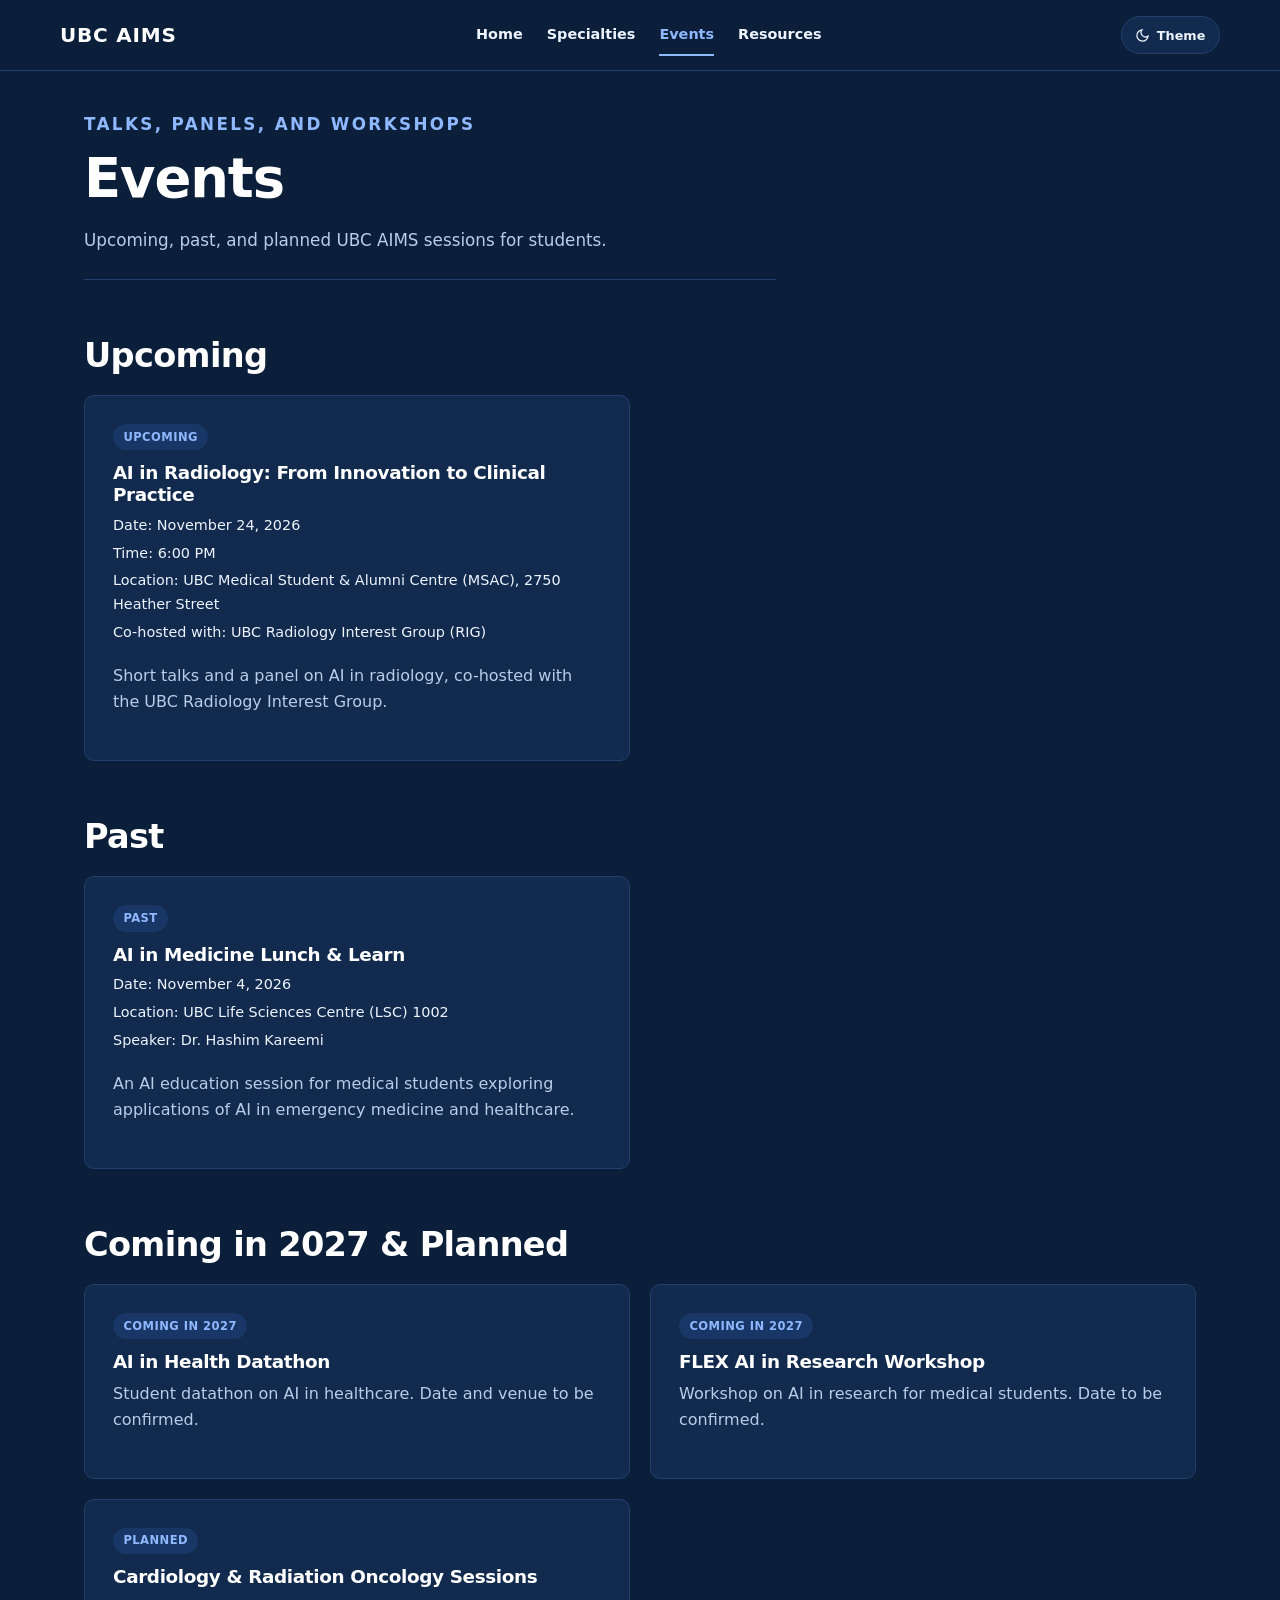
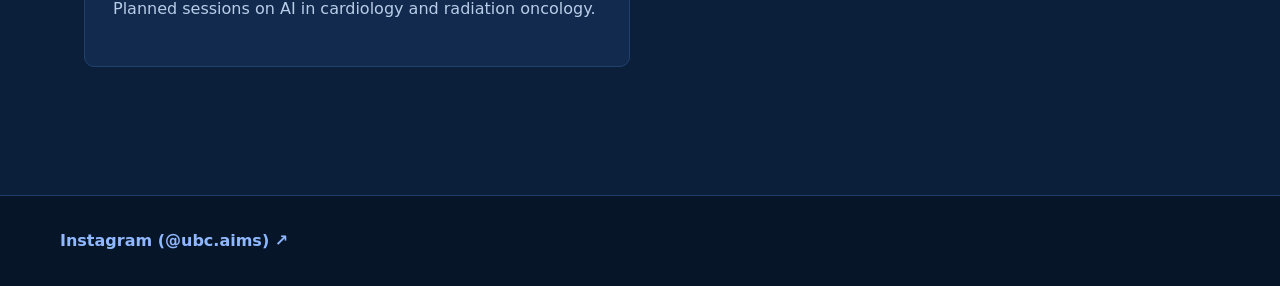
==== events.html @ 40bfb7e8 "Add UBC AIMS site: home, specialties, events and resources Co-Authored-By: Claude Opus 5.5 <noreply@" ====
<!doctype html>
<html lang="en">
<head>
  <meta charset="utf-8">
  <script>document.documentElement.classList.add('js');(()=>{try{const s=localStorage.getItem('theme');const d=s?s==='dark':true;document.documentElement.setAttribute('data-theme',d?'dark':'light')}catch{document.documentElement.setAttribute('data-theme','dark')}})()</script>
  <meta name="viewport" content="width=device-width, initial-scale=1">
  <meta name="description" content="Past, upcoming, and planned UBC AIMS events.">
  <meta name="theme-color" content="#0b1f3a">
  <title>Events | UBC AIMS</title>
  <link rel="stylesheet" href="css/style.css">
  <script src="js/main.js" defer></script>
</head>
<body>
  <a class="skip" href="#main">Skip to content</a>
  <header>
    <a class="brand" href="index.html" aria-label="UBC AIMS home">UBC AIMS</a>
    <nav id="main-nav" aria-label="Main navigation">
      <a href="index.html">Home</a>
      <a href="specialties.html">Specialties</a>
      <a href="events.html" aria-current="page">Events</a>
      <a href="resources.html">Resources</a>
    </nav>
    <div class="header-controls">
      <button class="menu-toggle" type="button" aria-expanded="false" aria-controls="main-nav" hidden>Menu</button>
      <button class="theme-toggle" type="button" aria-pressed="false">
        <svg class="icon-sun" viewBox="0 0 24 24" fill="none" stroke="currentColor" stroke-width="2" aria-hidden="true"><circle cx="12" cy="12" r="4"/><path d="M12 2v2m0 16v2M4.93 4.93l1.41 1.41m11.32 11.32 1.41 1.41M2 12h2m16 0h2M4.93 19.07l1.41-1.41m11.32-11.32 1.41-1.41"/></svg>
        <svg class="icon-moon" viewBox="0 0 24 24" fill="none" stroke="currentColor" stroke-width="2" aria-hidden="true"><path d="M21 12.79A9 9 0 1 1 11.21 3 7 7 0 0 0 21 12.79Z"/></svg>
        Theme
      </button>
    </div>
  </header>

  <main id="main">
    <div class="page-intro">
      <p class="eyebrow">Talks, Panels, and Workshops</p>
      <h1>Events</h1>
      <p>Upcoming, past, and planned UBC AIMS sessions for students.</p>
    </div>

    <div id="events-container">
      <p id="events-status" role="status">Loading events...</p>
      <noscript><p>Enable JavaScript to view events, or follow <a href="https://www.instagram.com/ubc.aims/">UBC AIMS on Instagram</a> for announcements.</p></noscript>

      <section aria-labelledby="upcoming-heading">
        <h2 id="upcoming-heading">Upcoming</h2>
        <div id="events-upcoming" class="cards"></div>
      </section>

      <section aria-labelledby="past-heading">
        <h2 id="past-heading">Past</h2>
        <div id="events-past" class="cards"></div>
      </section>

      <section aria-labelledby="planned-heading">
        <h2 id="planned-heading">Coming in 2027 &amp; Planned</h2>
        <div id="events-planned" class="cards"></div>
      </section>
    </div>
  </main>

  <footer>
    <a href="https://www.instagram.com/ubc.aims/" target="_blank" rel="noopener noreferrer">Instagram (@ubc.aims) &nearr;</a>
  </footer>
</body>
</html>
---- css/style.css ----
:root {
  color-scheme: light;
  --navy: #0b1f3a;
  --blue: #1558c4;
  --blue-bright: #5aa2ff;
  --blue-light: #8fb8ff;
  --bg: #ffffff;
  --surface: #f5f8fd;
  --surface-alt: #edf3fc;
  --surface-hover: #e3edfb;
  --surface-pill: #e1ecff;
  --heading: #0b1f3a;
  --text: #0b1f3a;
  --ink: #334766;
  --line: #d4e0f2;
  --line-hover: #8fb8ff;
  --btn-bg: #1f6feb;
  --btn-hover: #1558c4;
  --btn-fg: #ffffff;
  --sec-btn-bg: transparent;
  --sec-btn-hover: #edf3fc;
  --band-bg: #0b1f3a;
  --band-fg: #ffffff;
  --band-muted: #c8daf5;
  --band-eyebrow: #8fb8ff;
  --band-btn-bg: #5aa2ff;
  --band-btn-hover: #8fb8ff;
  --band-btn-fg: #0b1f3a;
  --shadow-header: rgba(11, 31, 58, 0.06);
  --shadow-card: rgba(11, 31, 58, 0.08);
}

[data-theme="dark"] {
  color-scheme: dark;
  --blue: #8fb8ff;
  --bg: #0b1f3a;
  --surface: #112a4d;
  --surface-alt: #14325c;
  --surface-hover: #1a3d6e;
  --surface-pill: #183766;
  --heading: #ffffff;
  --text: #eef4ff;
  --ink: #b9cde8;
  --line: #21406e;
  --line-hover: #5aa2ff;
  --btn-bg: #5aa2ff;
  --btn-hover: #8fb8ff;
  --btn-fg: #0b1f3a;
  --sec-btn-bg: transparent;
  --sec-btn-hover: #14325c;
  --band-bg: #071529;
  --band-fg: #ffffff;
  --band-muted: #c8daf5;
  --band-eyebrow: #8fb8ff;
  --band-btn-bg: #5aa2ff;
  --band-btn-hover: #8fb8ff;
  --band-btn-fg: #0b1f3a;
  --shadow-header: rgba(0, 0, 0, 0.35);
  --shadow-card: rgba(0, 0, 0, 0.3);
}

* { box-sizing: border-box; }
html { scroll-behavior: smooth; scroll-padding-top: 6rem; }
body {
  margin: 0;
  background: var(--bg);
  color: var(--text);
  font: 1rem/1.65 system-ui, -apple-system, BlinkMacSystemFont, "Segoe UI", sans-serif;
  -webkit-font-smoothing: antialiased;
}
a { color: var(--blue); text-underline-offset: .25em; }
a:hover { text-decoration-thickness: 2px; }
button { font: inherit; }
a, button { -webkit-tap-highlight-color: transparent; }
:focus-visible { outline: 3px solid var(--blue); outline-offset: 4px; }
[hidden] { display: none !important; }

.skip {
  position: absolute;
  left: 1rem;
  top: -5rem;
  z-index: 10000;
  padding: .7rem 1rem;
  background: var(--surface);
  color: var(--text);
  border: 1px solid var(--line);
  border-radius: 4px;
}
.skip:focus { top: 1rem; }

header {
  position: sticky;
  top: 0;
  z-index: 50;
  display: flex;
  align-items: center;
  justify-content: space-between;
  gap: 1.5rem;
  padding: 1rem max(1.5rem, calc((100% - 1160px) / 2));
  background: var(--bg);
  border-bottom: 1px solid var(--line);
  transition: box-shadow .2s;
}
header.is-scrolled { box-shadow: 0 6px 24px var(--shadow-header); }

.brand {
  display: inline-flex;
  align-items: center;
  gap: .6rem;
  color: var(--heading);
  font-size: 1.25rem;
  font-weight: 800;
  letter-spacing: .04em;
  text-decoration: none;
  white-space: nowrap;
}
.brand-badge {
  display: inline-grid;
  place-items: center;
  padding: .25rem .55rem;
  border-radius: 6px;
  background: var(--btn-bg);
  color: var(--btn-fg);
  font-size: .8rem;
  font-weight: 800;
  letter-spacing: .06em;
}

nav {
  display: flex;
  align-items: center;
  gap: 1.5rem;
}
nav a {
  padding: .45rem 0;
  font-size: .9rem;
  font-weight: 600;
  color: var(--text);
  text-decoration: none;
  white-space: nowrap;
}
nav a[aria-current="page"] {
  color: var(--blue);
  box-shadow: 0 2px var(--blue);
}
nav a:hover { color: var(--blue); }

.header-controls {
  display: flex;
  align-items: center;
  gap: .75rem;
}
.menu-toggle { display: none; }
.theme-toggle {
  display: inline-flex;
  align-items: center;
  gap: .4rem;
  padding: .45rem .85rem;
  border: 1px solid var(--line);
  border-radius: 30px;
  background: var(--surface);
  color: var(--text);
  font-size: .8rem;
  font-weight: 600;
  cursor: pointer;
}
.theme-toggle:hover {
  background: var(--surface-hover);
  border-color: var(--line-hover);
}
.theme-toggle svg { width: 15px; height: 15px; flex-shrink: 0; }
.theme-toggle .icon-moon { display: none; }
[data-theme="dark"] .theme-toggle .icon-sun { display: none; }
[data-theme="dark"] .theme-toggle .icon-moon { display: block; }

main {
  max-width: 1160px;
  margin: auto;
  padding: 2.5rem 1.5rem 4.5rem;
}

h1, h2, h3 {
  color: var(--heading);
  line-height: 1.18;
  letter-spacing: -.02em;
}
h1 {
  margin: .5rem 0 1rem;
  font-size: clamp(2.1rem, 4.5vw, 3.4rem);
  font-weight: 800;
}
h2 {
  margin: 0 0 1rem;
  font-size: clamp(1.5rem, 2.8vw, 2.1rem);
  font-weight: 700;
}
h3 {
  margin: 0 0 .5rem;
  font-size: 1.15rem;
  font-weight: 700;
}
p {
  max-width: 68ch;
  margin: 0 0 1rem;
  color: var(--ink);
}
section { margin: 3.5rem 0; }

.eyebrow {
  font-size: .72rem;
  font-weight: 700;
  letter-spacing: .14em;
  text-transform: uppercase;
  color: var(--blue);
  margin: 0 0 .6rem;
}

.hero {
  padding: 3rem 2.5rem;
  margin-top: .5rem;
  border: 1px solid var(--line);
  border-radius: 14px;
  background: linear-gradient(135deg, var(--surface) 0%, var(--surface-alt) 100%);
}
.hero h1 { max-width: 22ch; }
.hero .lead {
  font-size: 1.1rem;
  max-width: 58ch;
  color: var(--ink);
}
.actions {
  display: flex;
  align-items: center;
  gap: .9rem;
  flex-wrap: wrap;
  margin-top: 1.5rem;
}

.button {
  display: inline-flex;
  justify-content: center;
  align-items: center;
  gap: .5rem;
  padding: .7rem 1.25rem;
  border: 1px solid var(--btn-bg);
  border-radius: 30px;
  background: var(--btn-bg);
  color: var(--btn-fg);
  font-size: .88rem;
  font-weight: 650;
  text-decoration: none;
  cursor: pointer;
}
.button:hover {
  background: var(--btn-hover);
  border-color: var(--btn-hover);
  text-decoration: none;
}
.button.secondary {
  background: var(--sec-btn-bg);
  color: var(--text);
  border-color: var(--line-hover);
}
.button.secondary:hover {
  background: var(--sec-btn-hover);
}

.cards {
  display: grid;
  grid-template-columns: repeat(2, minmax(0, 1fr));
  gap: 1.25rem;
  margin-top: 1.25rem;
}
.card {
  display: flex;
  flex-direction: column;
  align-items: flex-start;
  min-width: 0;
  padding: 1.75rem;
  border: 1px solid var(--line);
  border-radius: 10px;
  background: var(--surface);
  transition: box-shadow .2s, border-color .2s;
}
.card:hover, .card:focus-within {
  border-color: var(--line-hover);
  box-shadow: 0 8px 24px var(--shadow-card);
}
.card p:last-of-type { margin-bottom: 1rem; }
.card-link {
  margin-top: auto;
  font-size: .88rem;
  font-weight: 650;
  text-decoration: none;
}
.card-link:hover { text-decoration: underline; }

.tag {
  display: inline-block;
  padding: .22rem .65rem;
  margin-bottom: .75rem;
  border-radius: 20px;
  background: var(--surface-pill);
  color: var(--blue);
  font-size: .72rem;
  font-weight: 700;
  letter-spacing: .04em;
  text-transform: uppercase;
}

.event-meta {
  list-style: none;
  padding: 0;
  margin: 0 0 .9rem;
  font-size: .9rem;
  color: var(--text);
}
.event-meta li { margin-bottom: .25rem; }

.band {
  display: flex;
  justify-content: space-between;
  align-items: center;
  gap: 2rem;
  padding: 2.5rem;
  background: var(--band-bg);
  color: var(--band-fg);
  border-radius: 12px;
}
.band .eyebrow { color: var(--band-eyebrow); }
.band h2 { color: var(--band-fg); }
.band p { color: var(--band-muted); margin-bottom: 0; }
.band .button {
  flex-shrink: 0;
  background: var(--band-btn-bg);
  border-color: var(--band-btn-bg);
  color: var(--band-btn-fg);
}
.band .button:hover {
  background: var(--band-btn-hover);
  border-color: var(--band-btn-hover);
}

.page-intro {
  max-width: 68ch;
  padding-bottom: 1.5rem;
  border-bottom: 1px solid var(--line);
}
.page-intro p { font-size: 1.05rem; margin-bottom: 0; }

.resource-filters {
  display: flex;
  flex-wrap: wrap;
  gap: .6rem;
  margin: 1.5rem 0 .75rem;
}
.resource-filters button {
  border: 1px solid var(--line);
  border-radius: 30px;
  padding: .5rem 1rem;
  background: var(--surface);
  color: var(--text);
  font-size: .84rem;
  font-weight: 600;
  cursor: pointer;
}
.resource-filters button:hover {
  background: var(--surface-hover);
  border-color: var(--line-hover);
}
.resource-filters button[aria-pressed="true"] {
  background: var(--btn-bg);
  border-color: var(--btn-bg);
  color: var(--btn-fg);
}
.resource-count {
  font-size: .82rem;
  color: var(--ink);
  margin-bottom: 1.25rem;
}
.resource-grid {
  display: grid;
  grid-template-columns: repeat(2, minmax(0, 1fr));
  gap: 1.25rem;
}
.resource-card {
  display: flex;
  flex-direction: column;
  align-items: flex-start;
  min-width: 0;
  padding: 1.65rem;
  border: 1px solid var(--line);
  border-radius: 10px;
  background: var(--surface);
  text-decoration: none;
  color: var(--text);
  transition: border-color .2s, background-color .2s, box-shadow .2s;
}
.resource-card:hover {
  border-color: var(--line-hover);
  background: var(--surface-hover);
  box-shadow: 0 8px 24px var(--shadow-card);
}
.resource-org {
  font-size: .74rem;
  font-weight: 700;
  letter-spacing: .06em;
  text-transform: uppercase;
  color: var(--blue);
  margin-bottom: .4rem;
}
.resource-card h3 { margin: 0 0 .55rem; font-size: 1.15rem; }
.resource-card p { font-size: .92rem; margin: 0 0 1.1rem; }
.resource-url {
  margin-top: auto;
  font-size: .82rem;
  font-weight: 650;
  color: var(--blue);
  word-break: break-word;
}

footer {
  padding: 2rem max(1.5rem, calc((100% - 1160px) / 2));
  background: var(--band-bg);
  color: var(--band-fg);
  border-top: 1px solid var(--line);
  display: flex;
  align-items: center;
  justify-content: space-between;
  gap: 1rem;
  flex-wrap: wrap;
}
footer a {
  color: var(--band-eyebrow);
  font-weight: 650;
  text-decoration: none;
}
footer a:hover { text-decoration: underline; }

@media (max-width: 900px) {
  header { flex-wrap: wrap; gap: .75rem 1rem; }
  .js .menu-toggle:not([hidden]) {
    display: inline-flex;
    align-items: center;
    gap: .35rem;
    padding: .45rem .85rem;
    background: var(--surface);
    color: var(--text);
    border: 1px solid var(--line);
    border-radius: 30px;
    font-size: .8rem;
    font-weight: 600;
    cursor: pointer;
  }
  nav {
    order: 4;
    width: 100%;
    flex-wrap: wrap;
    gap: .4rem 1.25rem;
    padding-top: .5rem;
    border-top: 1px solid var(--line);
  }
  .js nav { display: none; }
  .js nav.is-open { display: flex; }
}

@media (max-width: 760px) {
  .hero { padding: 2rem 1.35rem; }
  .cards, .resource-grid { grid-template-columns: 1fr; }
  .band { flex-direction: column; align-items: flex-start; padding: 1.75rem 1.35rem; }
}

@media (prefers-reduced-motion: reduce) {
  html { scroll-behavior: auto; }
  *, *::before, *::after { transition: none !important; }
}

.card, .resource-card { overflow-wrap: anywhere; }
.resource-section h2 { font-size: 1.5rem; }
@media (max-width: 400px) {
  header, main { padding-left: 1rem; padding-right: 1rem; }
  header { gap: .75rem; }
  .brand { font-size: 1.1rem; }
  .header-controls { gap: .4rem; }
  .theme-toggle, .js .menu-toggle:not([hidden]) { padding: .5rem .65rem; }
}
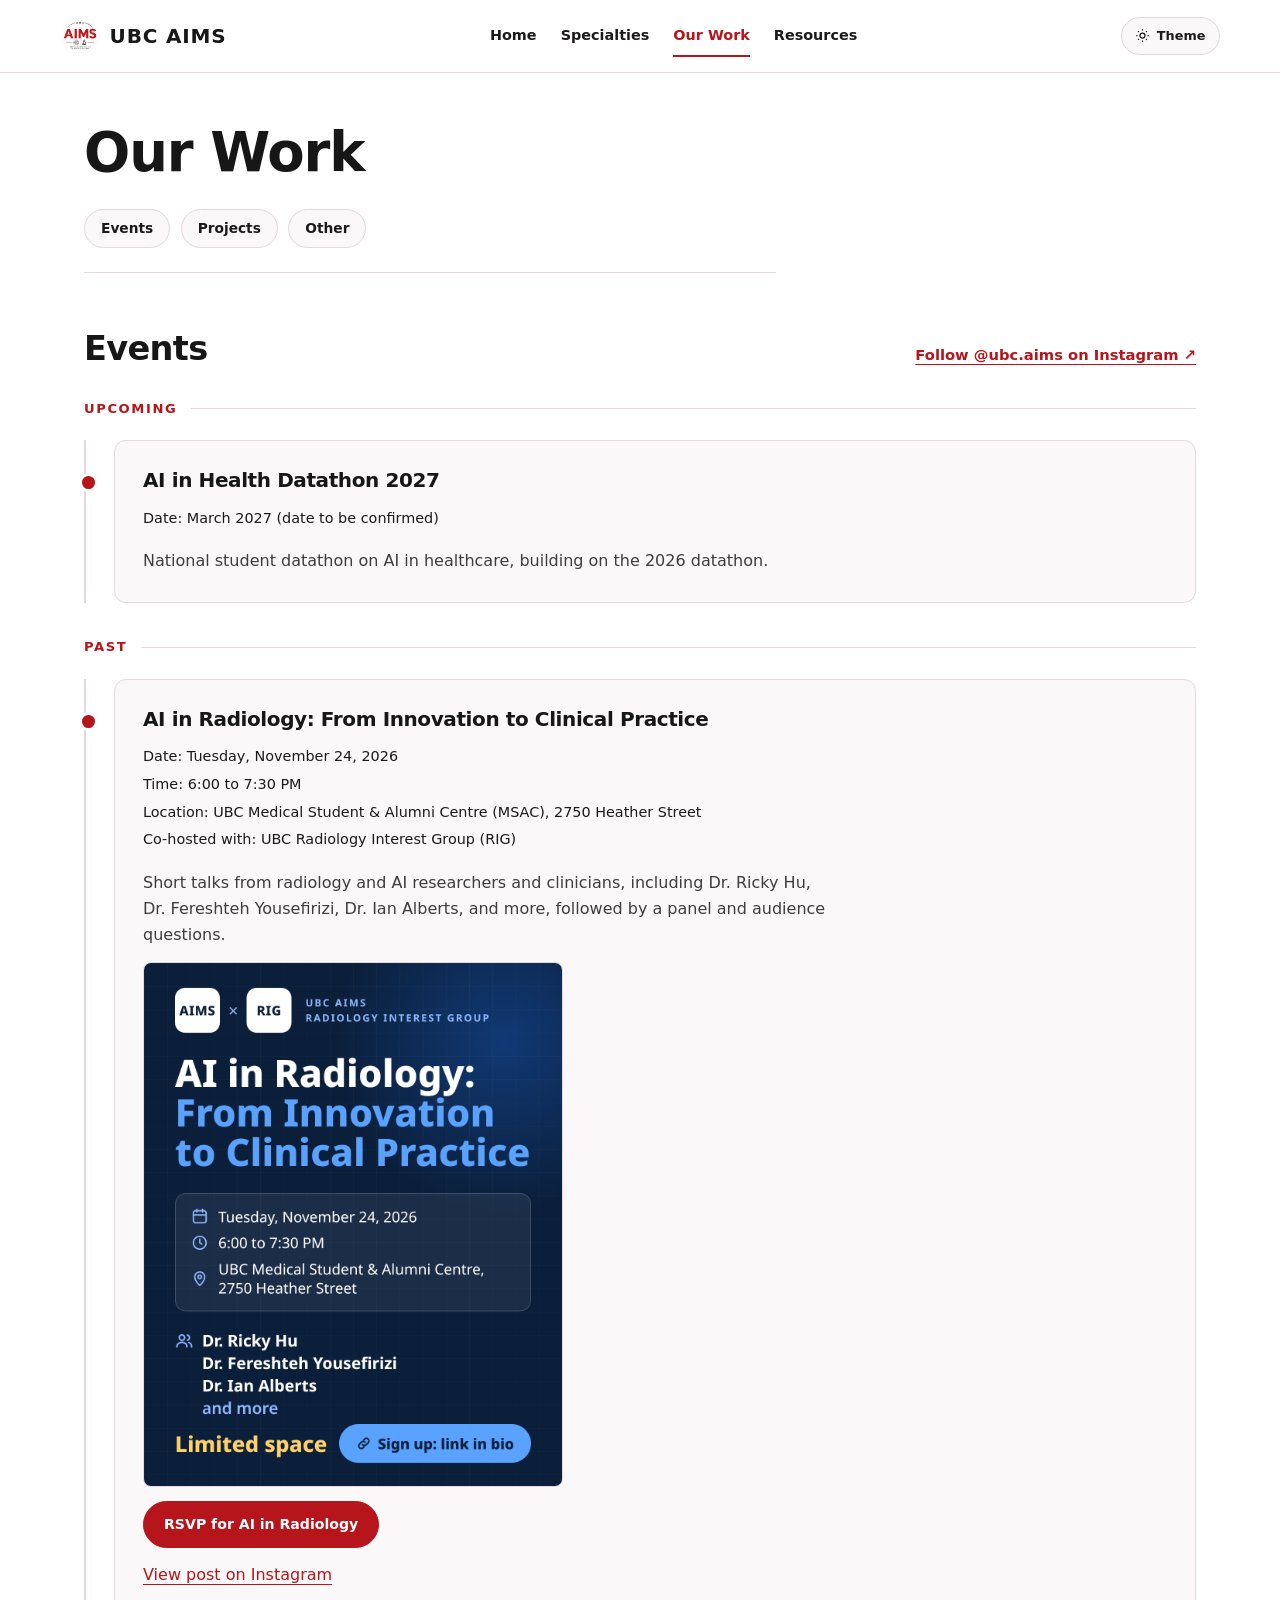
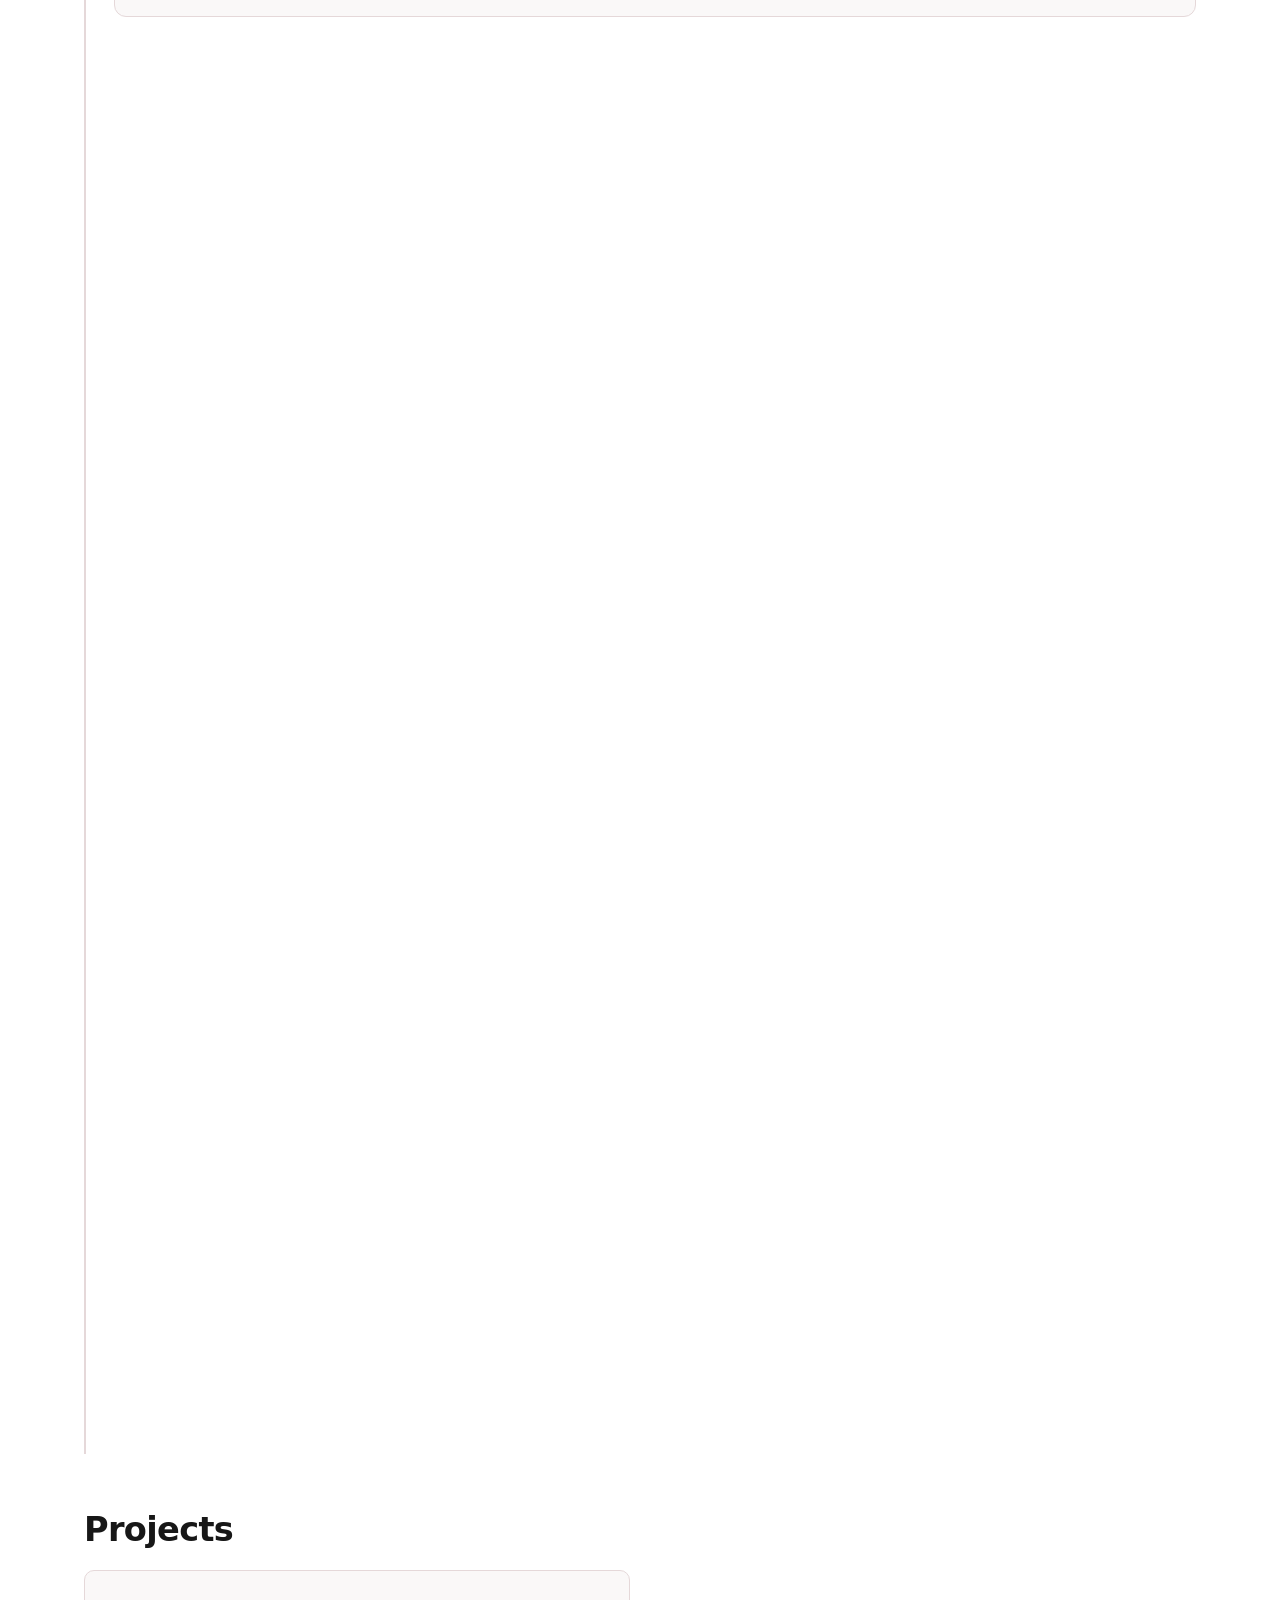
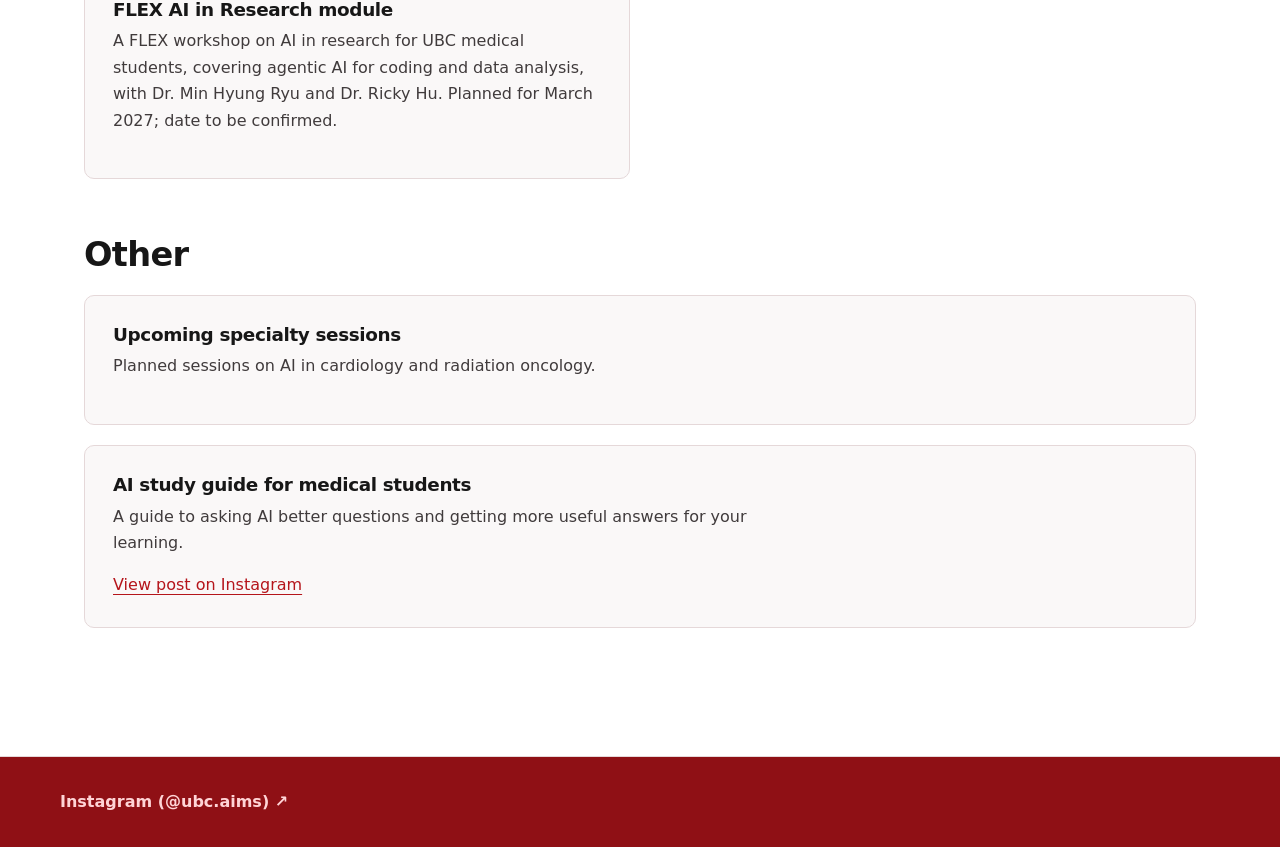
==== commit b71bca12: "Red AIMS theme and logo, Our Work page with event timeline, Instagram posts, projects and other Co-A" ====
--- a/events.html
+++ b/events.html
@@ -2,64 +2,10 @@
 <html lang="en">
 <head>
   <meta charset="utf-8">
-  <script>document.documentElement.classList.add('js');(()=>{try{const s=localStorage.getItem('theme');const d=s?s==='dark':true;document.documentElement.setAttribute('data-theme',d?'dark':'light')}catch{document.documentElement.setAttribute('data-theme','dark')}})()</script>
-  <meta name="viewport" content="width=device-width, initial-scale=1">
-  <meta name="description" content="Past, upcoming, and planned UBC AIMS events.">
-  <meta name="theme-color" content="#0b1f3a">
-  <title>Events | UBC AIMS</title>
-  <link rel="stylesheet" href="css/style.css">
-  <script src="js/main.js" defer></script>
+  <meta http-equiv="refresh" content="0; url=work.html">
+  <title>Redirecting to Our Work | UBC AIMS</title>
 </head>
 <body>
-  <a class="skip" href="#main">Skip to content</a>
-  <header>
-    <a class="brand" href="index.html" aria-label="UBC AIMS home">UBC AIMS</a>
-    <nav id="main-nav" aria-label="Main navigation">
-      <a href="index.html">Home</a>
-      <a href="specialties.html">Specialties</a>
-      <a href="events.html" aria-current="page">Events</a>
-      <a href="resources.html">Resources</a>
-    </nav>
-    <div class="header-controls">
-      <button class="menu-toggle" type="button" aria-expanded="false" aria-controls="main-nav" hidden>Menu</button>
-      <button class="theme-toggle" type="button" aria-pressed="false">
-        <svg class="icon-sun" viewBox="0 0 24 24" fill="none" stroke="currentColor" stroke-width="2" aria-hidden="true"><circle cx="12" cy="12" r="4"/><path d="M12 2v2m0 16v2M4.93 4.93l1.41 1.41m11.32 11.32 1.41 1.41M2 12h2m16 0h2M4.93 19.07l1.41-1.41m11.32-11.32 1.41-1.41"/></svg>
-        <svg class="icon-moon" viewBox="0 0 24 24" fill="none" stroke="currentColor" stroke-width="2" aria-hidden="true"><path d="M21 12.79A9 9 0 1 1 11.21 3 7 7 0 0 0 21 12.79Z"/></svg>
-        Theme
-      </button>
-    </div>
-  </header>
-
-  <main id="main">
-    <div class="page-intro">
-      <p class="eyebrow">Talks, Panels, and Workshops</p>
-      <h1>Events</h1>
-      <p>Upcoming, past, and planned UBC AIMS sessions for students.</p>
-    </div>
-
-    <div id="events-container">
-      <p id="events-status" role="status">Loading events...</p>
-      <noscript><p>Enable JavaScript to view events, or follow <a href="https://www.instagram.com/ubc.aims/">UBC AIMS on Instagram</a> for announcements.</p></noscript>
-
-      <section aria-labelledby="upcoming-heading">
-        <h2 id="upcoming-heading">Upcoming</h2>
-        <div id="events-upcoming" class="cards"></div>
-      </section>
-
-      <section aria-labelledby="past-heading">
-        <h2 id="past-heading">Past</h2>
-        <div id="events-past" class="cards"></div>
-      </section>
-
-      <section aria-labelledby="planned-heading">
-        <h2 id="planned-heading">Coming in 2027 &amp; Planned</h2>
-        <div id="events-planned" class="cards"></div>
-      </section>
-    </div>
-  </main>
-
-  <footer>
-    <a href="https://www.instagram.com/ubc.aims/" target="_blank" rel="noopener noreferrer">Instagram (@ubc.aims) &nearr;</a>
-  </footer>
+  <p>This page has moved to <a href="work.html">Our Work</a>.</p>
 </body>
 </html>
